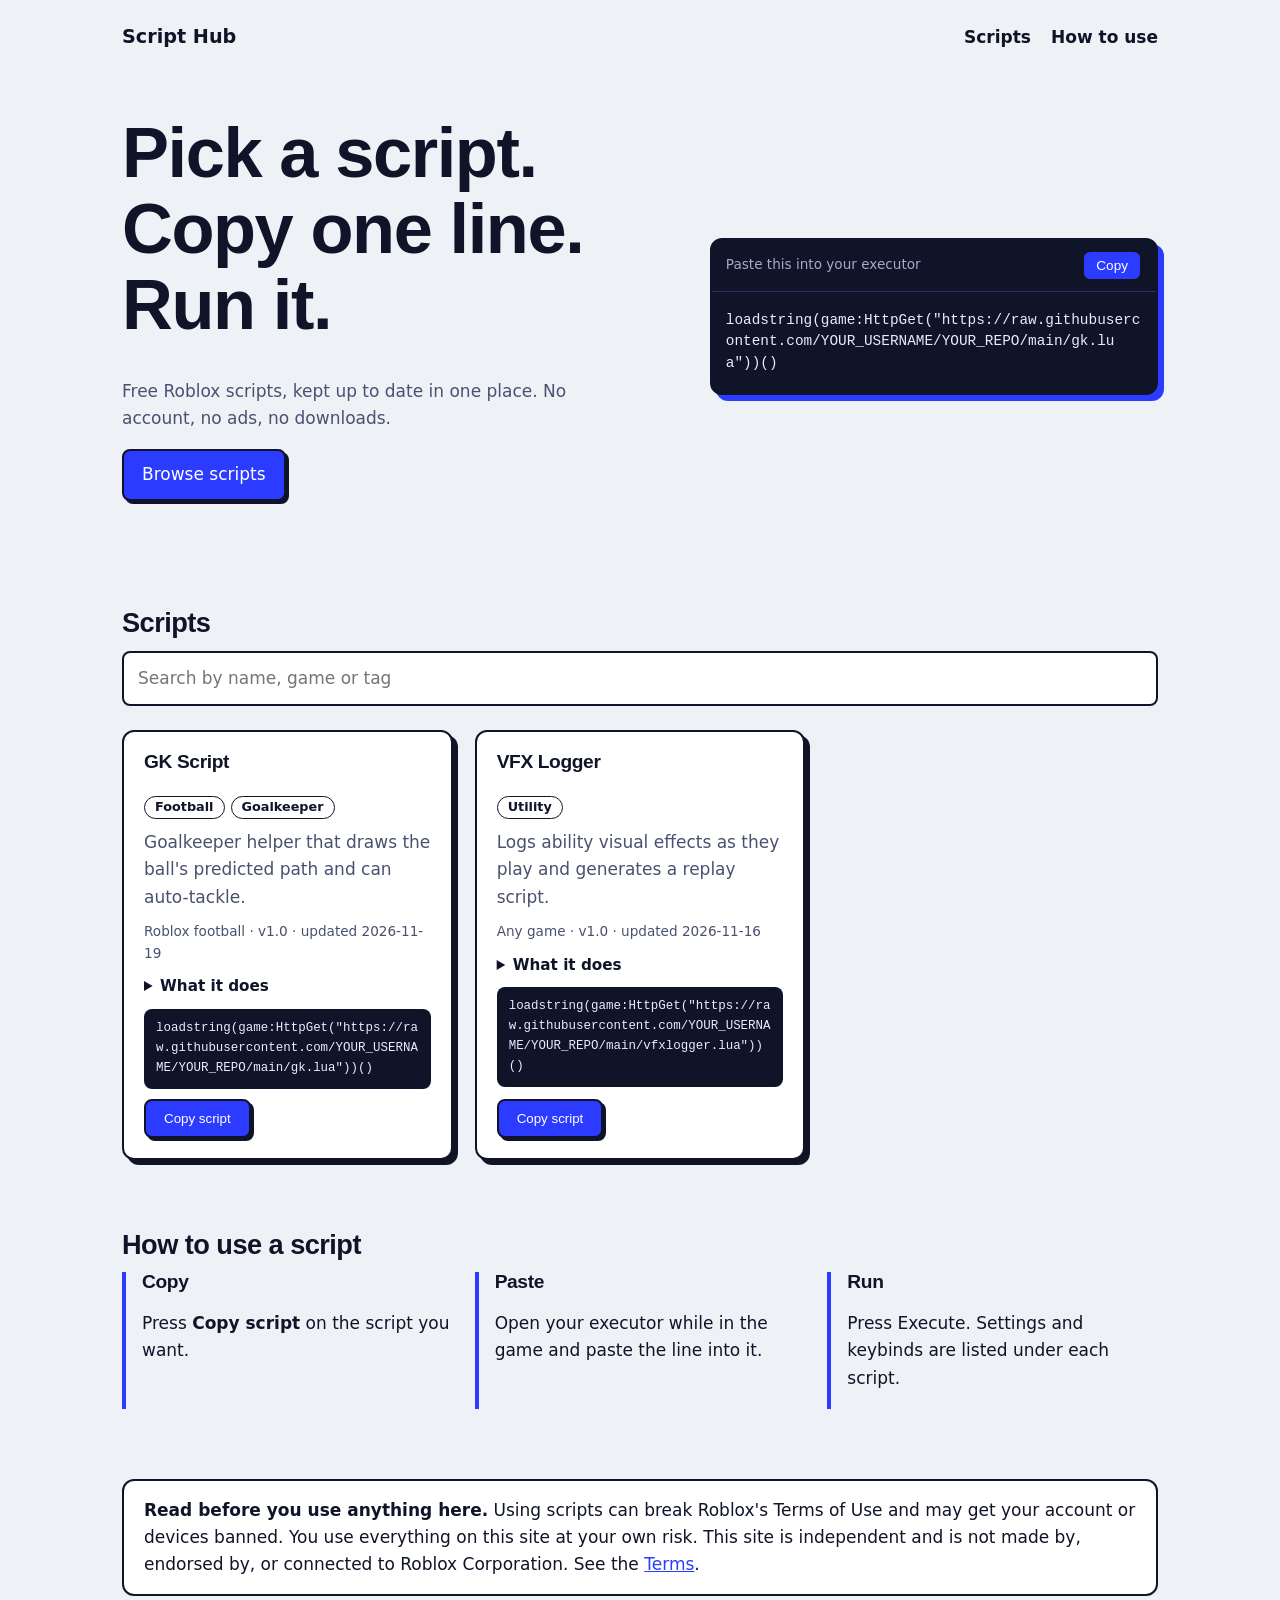
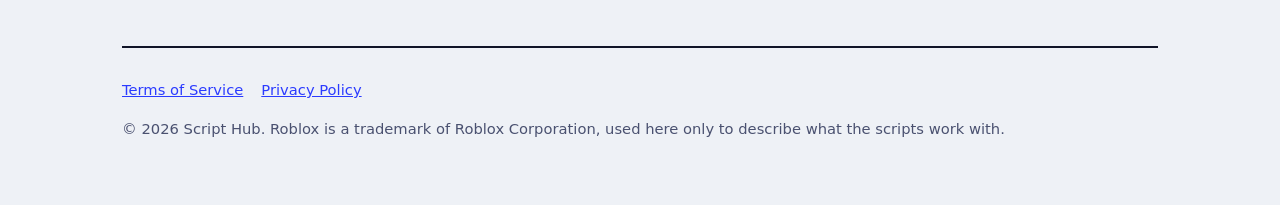
==== index.html @ 86e4eccb "test" ====
<!doctype html>
<html lang="en">
<head>
<meta charset="utf-8">
<meta name="viewport" content="width=device-width, initial-scale=1">
<title>Script Hub: free Roblox scripts</title>
<meta name="description" content="Free Roblox scripts you can copy and run in your executor. Independent project, not affiliated with Roblox.">
<link rel="icon" href="data:image/svg+xml,%3Csvg xmlns='http://www.w3.org/2000/svg' viewBox='0 0 100 100'%3E%3Ctext y='.9em' font-size='90'%3E%F0%9F%93%9C%3C/text%3E%3C/svg%3E">
<link rel="stylesheet" href="style.css">
</head>
<body>
<div class="wrap">
  <header class="top">
    <a class="brand" href="index.html" data-site-name>Script Hub</a>
    <nav><a href="#scripts">Scripts</a><a href="#how">How to use</a><a data-discord href="#">Discord</a></nav>
  </header>

  <div class="hero">
    <div>
      <h1>Pick a script. Copy one line. Run it.</h1>
      <p>Free Roblox scripts, kept up to date in one place. No account, no ads, no downloads.</p>
      <p><a class="btn" href="#scripts">Browse scripts</a></p>
    </div>
    <div class="term" aria-label="Example script line">
      <div class="bar"><span>Paste this into your executor</span><button class="btn" id="hero-copy" type="button">Copy</button></div>
      <pre id="hero-code"></pre>
    </div>
  </div>

  <section id="scripts">
    <h2>Scripts</h2>
    <div class="tools"><input id="q" type="search" placeholder="Search by name, game or tag" aria-label="Search scripts"></div>
    <div id="grid" class="grid"></div>
  </section>

  <section id="how">
    <h2>How to use a script</h2>
    <div class="steps">
      <div><h3>Copy</h3><p>Press <b>Copy script</b> on the script you want.</p></div>
      <div><h3>Paste</h3><p>Open your executor while in the game and paste the line into it.</p></div>
      <div><h3>Run</h3><p>Press Execute. Settings and keybinds are listed under each script.</p></div>
    </div>
  </section>

  <section>
    <div class="notice"><b>Read before you use anything here.</b> Using scripts can break Roblox's Terms of Use and may get your account or devices banned. You use everything on this site at your own risk. This site is independent and is not made by, endorsed by, or connected to Roblox Corporation. See the <a href="terms.html">Terms</a>.</div>
  </section>

  <footer>
    <a href="terms.html">Terms of Service</a><a href="privacy.html">Privacy Policy</a><a data-discord href="#">Discord</a>
    <p>&copy; <span id="y"></span> <span data-site-name>Script Hub</span>. Roblox is a trademark of Roblox Corporation, used here only to describe what the scripts work with.</p>
  </footer>
</div>
<script>document.getElementById("y").textContent=new Date().getFullYear();</script>
<script src="scripts.js"></script>
<script src="app.js"></script>
</body>
</html>
---- style.css ----
:root{--bg:#eef1f6;--ink:#101428;--blue:#2b3bff;--mint:#7cf2c4;--mute:#4a5170;--card:#fff;--line:#101428}
@media (prefers-color-scheme:dark){:root{--bg:#0f1226;--ink:#eef1f6;--blue:#8d98ff;--mint:#7cf2c4;--mute:#a4abc9;--card:#181c38;--line:#eef1f6}}
*{box-sizing:border-box}
html{scroll-behavior:smooth}
body{margin:0;background:var(--bg);color:var(--ink);font:17px/1.6 "Avenir Next","Segoe UI Variable","Segoe UI",system-ui,sans-serif}
h1,h2,h3{font-family:"Avenir Next","Trebuchet MS","Segoe UI",sans-serif;line-height:1.08;margin:0 0 .5em;letter-spacing:-.02em}
h1{font-size:clamp(2.4rem,6vw,4.4rem);font-weight:900}
h2{font-size:1.7rem;font-weight:800}
h3{font-size:1.2rem;font-weight:800}
a{color:var(--blue)}
code,pre,.mono{font-family:ui-monospace,"SF Mono",Consolas,Menlo,monospace}
.wrap{max-width:1080px;margin:0 auto;padding:0 22px}
:focus-visible{outline:3px solid var(--blue);outline-offset:3px}
header.top{display:flex;justify-content:space-between;align-items:center;padding:22px 0}
.brand{font-weight:900;font-size:1.2rem;text-decoration:none;color:var(--ink)}
nav a{margin-left:20px;color:var(--ink);font-weight:600;text-decoration:none}
nav a:hover{text-decoration:underline}
.hero{display:grid;grid-template-columns:1.1fr .9fr;gap:40px;align-items:center;padding:40px 0 70px}
.hero p{color:var(--mute);max-width:46ch}
.btn{display:inline-block;border:2px solid var(--line);background:var(--blue);color:#fff;padding:10px 18px;border-radius:8px;font:700 1rem inherit;cursor:pointer;text-decoration:none;box-shadow:3px 3px 0 var(--line)}
@media (prefers-color-scheme:dark){.btn{color:#0f1226}}
.btn:active{transform:translate(2px,2px);box-shadow:1px 1px 0 var(--line)}
.btn.ghost{background:var(--card);color:var(--ink)}
.btn.done{background:var(--mint);color:#101428}
.term{background:#101428;color:#e8ecff;border:2px solid var(--line);border-radius:12px;box-shadow:6px 6px 0 var(--blue);overflow:hidden}
.term .bar{display:flex;justify-content:space-between;align-items:center;padding:10px 14px;border-bottom:1px solid #2c3260;font-size:.85rem;color:#a4abc9}
.term pre{margin:0;padding:18px 14px;white-space:pre-wrap;word-break:break-all;font-size:.9rem;line-height:1.5}
.term .btn{padding:6px 12px;font-size:.85rem;box-shadow:none}
.tools{display:flex;gap:12px;flex-wrap:wrap;margin:0 0 24px}
.tools input{flex:1;min-width:220px;padding:12px 14px;border:2px solid var(--line);border-radius:8px;background:var(--card);color:var(--ink);font:inherit}
.grid{display:grid;grid-template-columns:repeat(auto-fill,minmax(310px,1fr));gap:22px}
.card{background:var(--card);border:2px solid var(--line);border-radius:12px;padding:20px;box-shadow:5px 5px 0 var(--line);display:flex;flex-direction:column;gap:10px}
.card p{margin:0;color:var(--mute)}
.meta{font-size:.85rem;color:var(--mute)}
.tag{display:inline-block;border:1.5px solid var(--line);border-radius:99px;padding:0 10px;font-size:.8rem;font-weight:700;margin-right:6px}
.card details{font-size:.95rem}
.card summary{cursor:pointer;font-weight:700}
.card ul{margin:8px 0 0;padding-left:20px}
.card .code{background:#101428;color:#e8ecff;border-radius:8px;padding:10px 12px;font-size:.78rem;word-break:break-all}
.card .actions{margin-top:auto;display:flex;gap:10px}
.empty{padding:30px;border:2px dashed var(--line);border-radius:12px;text-align:center}
section{padding:20px 0 50px}
.steps{display:grid;grid-template-columns:repeat(auto-fit,minmax(240px,1fr));gap:22px}
.steps div{border-left:4px solid var(--blue);padding-left:16px}
.notice{border:2px solid var(--line);background:var(--card);border-radius:12px;padding:16px 20px}
footer{border-top:2px solid var(--line);padding:30px 0 50px;font-size:.92rem;color:var(--mute)}
footer a{margin-right:18px}
.legal{max-width:72ch;padding-bottom:60px}
.legal h2{margin-top:1.8em}
.legal p,.legal li{color:var(--ink)}
.legal .caps{text-transform:uppercase;font-size:.95rem}
@media (max-width:820px){.hero{grid-template-columns:1fr}}
@media (prefers-reduced-motion:reduce){html{scroll-behavior:auto}}
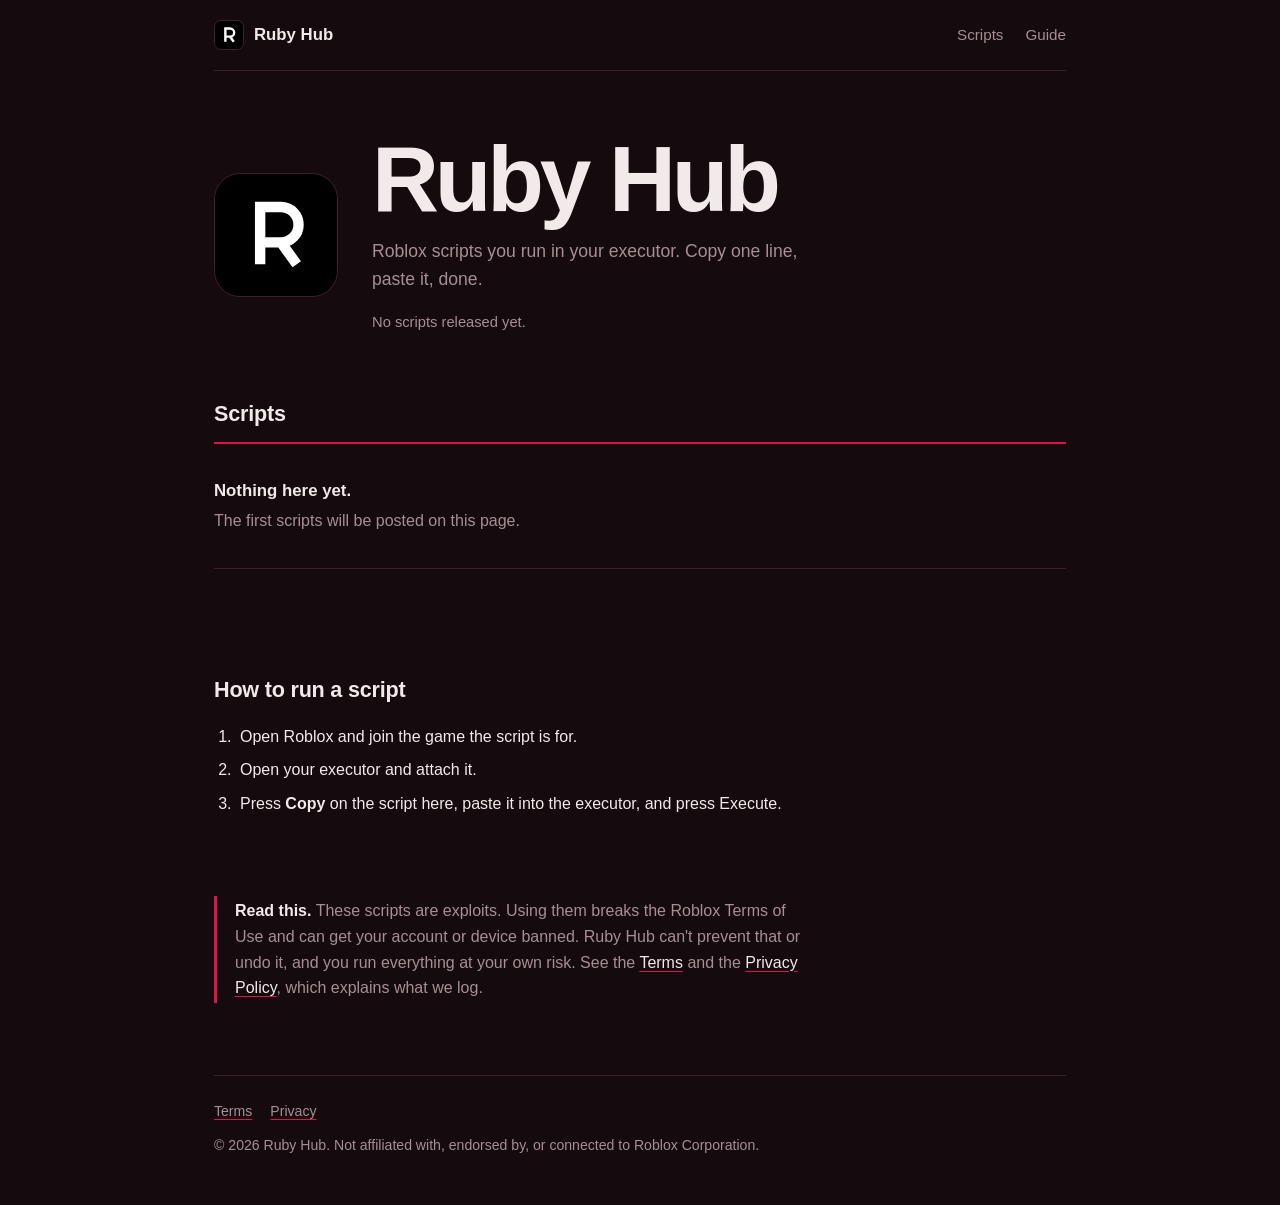
==== commit a4700f65: "test" ====
--- a/index.html
+++ b/index.html
@@ -3,55 +3,53 @@
 <head>
 <meta charset="utf-8">
 <meta name="viewport" content="width=device-width, initial-scale=1">
-<title>Script Hub: free Roblox scripts</title>
-<meta name="description" content="Free Roblox scripts you can copy and run in your executor. Independent project, not affiliated with Roblox.">
-<link rel="icon" href="data:image/svg+xml,%3Csvg xmlns='http://www.w3.org/2000/svg' viewBox='0 0 100 100'%3E%3Ctext y='.9em' font-size='90'%3E%F0%9F%93%9C%3C/text%3E%3C/svg%3E">
+<title>Ruby Hub</title>
+<meta name="description" content="Ruby Hub: Roblox scripts you can copy and run. Independent, not affiliated with Roblox.">
+<meta name="theme-color" content="#150b0e">
+<link rel="icon" type="image/svg+xml" href="logo.svg">
+<link rel="apple-touch-icon" href="icon.png">
 <link rel="stylesheet" href="style.css">
 </head>
 <body>
 <div class="wrap">
   <header class="top">
-    <a class="brand" href="index.html" data-site-name>Script Hub</a>
-    <nav><a href="#scripts">Scripts</a><a href="#how">How to use</a><a data-discord href="#">Discord</a></nav>
+    <a class="brand" href="index.html"><img src="logo.svg" alt="">Ruby Hub</a>
+    <nav><a href="#scripts">Scripts</a><a href="#guide">Guide</a><a data-discord href="#">Discord</a></nav>
   </header>
 
   <div class="hero">
+    <img src="logo.svg" alt="Ruby Hub logo">
     <div>
-      <h1>Pick a script. Copy one line. Run it.</h1>
-      <p>Free Roblox scripts, kept up to date in one place. No account, no ads, no downloads.</p>
-      <p><a class="btn" href="#scripts">Browse scripts</a></p>
-    </div>
-    <div class="term" aria-label="Example script line">
-      <div class="bar"><span>Paste this into your executor</span><button class="btn" id="hero-copy" type="button">Copy</button></div>
-      <pre id="hero-code"></pre>
+      <h1>Ruby Hub</h1>
+      <p>Roblox scripts you run in your executor. Copy one line, paste it, done.</p>
+      <div id="status"></div>
     </div>
   </div>
 
   <section id="scripts">
-    <h2>Scripts</h2>
-    <div class="tools"><input id="q" type="search" placeholder="Search by name, game or tag" aria-label="Search scripts"></div>
-    <div id="grid" class="grid"></div>
+    <div class="head"><h2>Scripts</h2><span class="count" id="count"></span></div>
+    <input id="find" type="search" placeholder="Search scripts" aria-label="Search scripts">
+    <div id="rows"></div>
   </section>
 
-  <section id="how">
-    <h2>How to use a script</h2>
-    <div class="steps">
-      <div><h3>Copy</h3><p>Press <b>Copy script</b> on the script you want.</p></div>
-      <div><h3>Paste</h3><p>Open your executor while in the game and paste the line into it.</p></div>
-      <div><h3>Run</h3><p>Press Execute. Settings and keybinds are listed under each script.</p></div>
-    </div>
+  <section class="guide" id="guide">
+    <h2>How to run a script</h2>
+    <ol>
+      <li>Open Roblox and join the game the script is for.</li>
+      <li>Open your executor and attach it.</li>
+      <li>Press <b>Copy</b> on the script here, paste it into the executor, and press Execute.</li>
+    </ol>
   </section>
 
   <section>
-    <div class="notice"><b>Read before you use anything here.</b> Using scripts can break Roblox's Terms of Use and may get your account or devices banned. You use everything on this site at your own risk. This site is independent and is not made by, endorsed by, or connected to Roblox Corporation. See the <a href="terms.html">Terms</a>.</div>
+    <p class="warn"><b>Read this.</b> These scripts are exploits. Using them breaks the Roblox Terms of Use and can get your account or device banned. Ruby Hub can't prevent that or undo it, and you run everything at your own risk. See the <a href="terms.html">Terms</a> and the <a href="privacy.html">Privacy Policy</a>, which explains what we log.</p>
   </section>
 
   <footer>
-    <a href="terms.html">Terms of Service</a><a href="privacy.html">Privacy Policy</a><a data-discord href="#">Discord</a>
-    <p>&copy; <span id="y"></span> <span data-site-name>Script Hub</span>. Roblox is a trademark of Roblox Corporation, used here only to describe what the scripts work with.</p>
+    <a href="terms.html">Terms</a><a href="privacy.html">Privacy</a><a data-discord href="#">Discord</a>
+    <p>&copy; <span id="year"></span> Ruby Hub. Not affiliated with, endorsed by, or connected to Roblox Corporation.</p>
   </footer>
 </div>
-<script>document.getElementById("y").textContent=new Date().getFullYear();</script>
 <script src="scripts.js"></script>
 <script src="app.js"></script>
 </body>
--- a/style.css
+++ b/style.css
@@ -1,53 +1,63 @@
-:root{--bg:#eef1f6;--ink:#101428;--blue:#2b3bff;--mint:#7cf2c4;--mute:#4a5170;--card:#fff;--line:#101428}
-@media (prefers-color-scheme:dark){:root{--bg:#0f1226;--ink:#eef1f6;--blue:#8d98ff;--mint:#7cf2c4;--mute:#a4abc9;--card:#181c38;--line:#eef1f6}}
+:root{
+  --bg:#150b0e; --panel:#1f1115; --line:#3a2229; --text:#f1e9ea; --mute:#a58f94;
+  --ruby:#e0114f; --ruby-dim:#a80d3b; --ok:#4fd28a; --warn:#e6b422;
+}
 *{box-sizing:border-box}
-html{scroll-behavior:smooth}
-body{margin:0;background:var(--bg);color:var(--ink);font:17px/1.6 "Avenir Next","Segoe UI Variable","Segoe UI",system-ui,sans-serif}
-h1,h2,h3{font-family:"Avenir Next","Trebuchet MS","Segoe UI",sans-serif;line-height:1.08;margin:0 0 .5em;letter-spacing:-.02em}
-h1{font-size:clamp(2.4rem,6vw,4.4rem);font-weight:900}
-h2{font-size:1.7rem;font-weight:800}
-h3{font-size:1.2rem;font-weight:800}
-a{color:var(--blue)}
-code,pre,.mono{font-family:ui-monospace,"SF Mono",Consolas,Menlo,monospace}
-.wrap{max-width:1080px;margin:0 auto;padding:0 22px}
-:focus-visible{outline:3px solid var(--blue);outline-offset:3px}
-header.top{display:flex;justify-content:space-between;align-items:center;padding:22px 0}
-.brand{font-weight:900;font-size:1.2rem;text-decoration:none;color:var(--ink)}
-nav a{margin-left:20px;color:var(--ink);font-weight:600;text-decoration:none}
-nav a:hover{text-decoration:underline}
-.hero{display:grid;grid-template-columns:1.1fr .9fr;gap:40px;align-items:center;padding:40px 0 70px}
-.hero p{color:var(--mute);max-width:46ch}
-.btn{display:inline-block;border:2px solid var(--line);background:var(--blue);color:#fff;padding:10px 18px;border-radius:8px;font:700 1rem inherit;cursor:pointer;text-decoration:none;box-shadow:3px 3px 0 var(--line)}
-@media (prefers-color-scheme:dark){.btn{color:#0f1226}}
-.btn:active{transform:translate(2px,2px);box-shadow:1px 1px 0 var(--line)}
-.btn.ghost{background:var(--card);color:var(--ink)}
-.btn.done{background:var(--mint);color:#101428}
-.term{background:#101428;color:#e8ecff;border:2px solid var(--line);border-radius:12px;box-shadow:6px 6px 0 var(--blue);overflow:hidden}
-.term .bar{display:flex;justify-content:space-between;align-items:center;padding:10px 14px;border-bottom:1px solid #2c3260;font-size:.85rem;color:#a4abc9}
-.term pre{margin:0;padding:18px 14px;white-space:pre-wrap;word-break:break-all;font-size:.9rem;line-height:1.5}
-.term .btn{padding:6px 12px;font-size:.85rem;box-shadow:none}
-.tools{display:flex;gap:12px;flex-wrap:wrap;margin:0 0 24px}
-.tools input{flex:1;min-width:220px;padding:12px 14px;border:2px solid var(--line);border-radius:8px;background:var(--card);color:var(--ink);font:inherit}
-.grid{display:grid;grid-template-columns:repeat(auto-fill,minmax(310px,1fr));gap:22px}
-.card{background:var(--card);border:2px solid var(--line);border-radius:12px;padding:20px;box-shadow:5px 5px 0 var(--line);display:flex;flex-direction:column;gap:10px}
-.card p{margin:0;color:var(--mute)}
-.meta{font-size:.85rem;color:var(--mute)}
-.tag{display:inline-block;border:1.5px solid var(--line);border-radius:99px;padding:0 10px;font-size:.8rem;font-weight:700;margin-right:6px}
-.card details{font-size:.95rem}
-.card summary{cursor:pointer;font-weight:700}
-.card ul{margin:8px 0 0;padding-left:20px}
-.card .code{background:#101428;color:#e8ecff;border-radius:8px;padding:10px 12px;font-size:.78rem;word-break:break-all}
-.card .actions{margin-top:auto;display:flex;gap:10px}
-.empty{padding:30px;border:2px dashed var(--line);border-radius:12px;text-align:center}
-section{padding:20px 0 50px}
-.steps{display:grid;grid-template-columns:repeat(auto-fit,minmax(240px,1fr));gap:22px}
-.steps div{border-left:4px solid var(--blue);padding-left:16px}
-.notice{border:2px solid var(--line);background:var(--card);border-radius:12px;padding:16px 20px}
-footer{border-top:2px solid var(--line);padding:30px 0 50px;font-size:.92rem;color:var(--mute)}
-footer a{margin-right:18px}
-.legal{max-width:72ch;padding-bottom:60px}
-.legal h2{margin-top:1.8em}
-.legal p,.legal li{color:var(--ink)}
-.legal .caps{text-transform:uppercase;font-size:.95rem}
-@media (max-width:820px){.hero{grid-template-columns:1fr}}
-@media (prefers-reduced-motion:reduce){html{scroll-behavior:auto}}
+html{background:var(--bg)}
+body{margin:0;color:var(--text);background:var(--bg);font:16px/1.6 "Segoe UI","Helvetica Neue",Arial,sans-serif;-webkit-font-smoothing:antialiased}
+a{color:var(--text);text-decoration-color:var(--ruby);text-underline-offset:3px}
+a:hover{color:#fff;text-decoration-thickness:2px}
+:focus-visible{outline:2px solid var(--ruby);outline-offset:3px}
+.wrap{max-width:900px;margin:0 auto;padding:0 24px}
+.top{display:flex;align-items:center;justify-content:space-between;padding:20px 0;border-bottom:1px solid var(--line)}
+.brand{display:flex;align-items:center;gap:10px;font-weight:700;text-decoration:none;font-size:1.05rem}
+.brand img{width:30px;height:30px;border:1px solid var(--line);border-radius:7px}
+.top nav a{margin-left:22px;font-size:.95rem;color:var(--mute);text-decoration:none}
+.top nav a:hover{color:var(--text)}
+.hero{display:flex;gap:34px;align-items:center;padding:64px 0 52px}
+.hero img{width:124px;height:124px;border:1px solid var(--line);border-radius:26px;flex:none}
+h1{margin:0;font-size:clamp(3rem,10vw,5.8rem);line-height:.95;letter-spacing:-.045em;font-weight:800}
+.hero p{margin:14px 0 0;color:var(--mute);max-width:44ch;font-size:1.1rem}
+#status{margin-top:18px;font-size:.92rem;color:var(--mute)}
+#status b{color:var(--text)}
+.head{display:flex;justify-content:space-between;align-items:baseline;border-bottom:2px solid var(--ruby);padding-bottom:10px;margin-top:10px}
+h2{margin:0;font-size:1.35rem;letter-spacing:-.01em}
+.count{color:var(--mute);font-size:.9rem}
+#find{display:none;width:100%;margin:16px 0 0;padding:11px 12px;background:var(--panel);border:1px solid var(--line);border-radius:4px;color:var(--text);font:inherit}
+.row{display:grid;grid-template-columns:1fr auto;gap:6px 20px;padding:20px 0;border-bottom:1px solid var(--line)}
+.row h3{margin:0;font-size:1.1rem;display:flex;align-items:center;gap:9px}
+.dot{width:9px;height:9px;border-radius:50%;background:var(--ok);flex:none}
+.dot.updating{background:var(--warn)} .dot.patched{background:var(--ruby)}
+.row p{margin:4px 0 0;color:var(--mute)}
+.meta{font-size:.85rem;color:var(--mute);margin-top:6px}
+details{margin-top:8px;font-size:.93rem}
+summary{cursor:pointer;color:var(--text)}
+details ul{margin:6px 0 0;padding-left:20px;color:var(--mute)}
+.btn{align-self:start;background:var(--ruby);color:#fff;border:0;border-radius:4px;padding:9px 18px;font:600 .95rem inherit;font-family:inherit;cursor:pointer}
+.btn:hover{background:var(--ruby-dim)}
+.btn.done{background:var(--ok);color:#06210f}
+.btn:disabled{background:var(--line);color:var(--mute);cursor:not-allowed}
+.empty{padding:34px 0;border-bottom:1px solid var(--line);color:var(--mute)}
+.empty b{color:var(--text);display:block;font-size:1.05rem;margin-bottom:4px}
+section{padding:0 0 56px}
+.guide{padding-top:48px}
+ol{padding-left:22px;margin:16px 0 0}
+li{margin:8px 0;padding-left:4px}
+code{font-family:ui-monospace,Consolas,Menlo,monospace;font-size:.9em;background:var(--panel);padding:2px 6px;border-radius:3px}
+.warn{border-left:3px solid var(--ruby);padding:2px 0 2px 18px;color:var(--mute);max-width:66ch}
+.warn b{color:var(--text)}
+footer{border-top:1px solid var(--line);padding:24px 0 48px;color:var(--mute);font-size:.88rem}
+footer a{color:var(--mute);margin-right:18px}
+footer p{margin:12px 0 0}
+.legal{max-width:68ch;padding:44px 0 70px;font-family:Georgia,"Times New Roman",serif;line-height:1.75}
+.legal h1{font-family:"Segoe UI","Helvetica Neue",Arial,sans-serif;font-size:2.6rem;letter-spacing:-.03em;margin-bottom:6px}
+.legal h2{font-family:"Segoe UI","Helvetica Neue",Arial,sans-serif;font-size:1.15rem;margin:2em 0 .4em}
+.legal .date{color:var(--mute);font-family:"Segoe UI",Arial,sans-serif;font-size:.9rem;margin:0 0 24px}
+.legal p,.legal li{color:#ddd0d2}
+.legal .caps{text-transform:uppercase;font-size:.9rem;letter-spacing:.01em}
+@media(max-width:640px){
+  .hero{flex-direction:column;align-items:flex-start;padding:44px 0 40px;gap:22px}
+  .hero img{width:88px;height:88px;border-radius:20px}
+  .row{grid-template-columns:1fr}
+  .top nav a{margin-left:14px}
+}
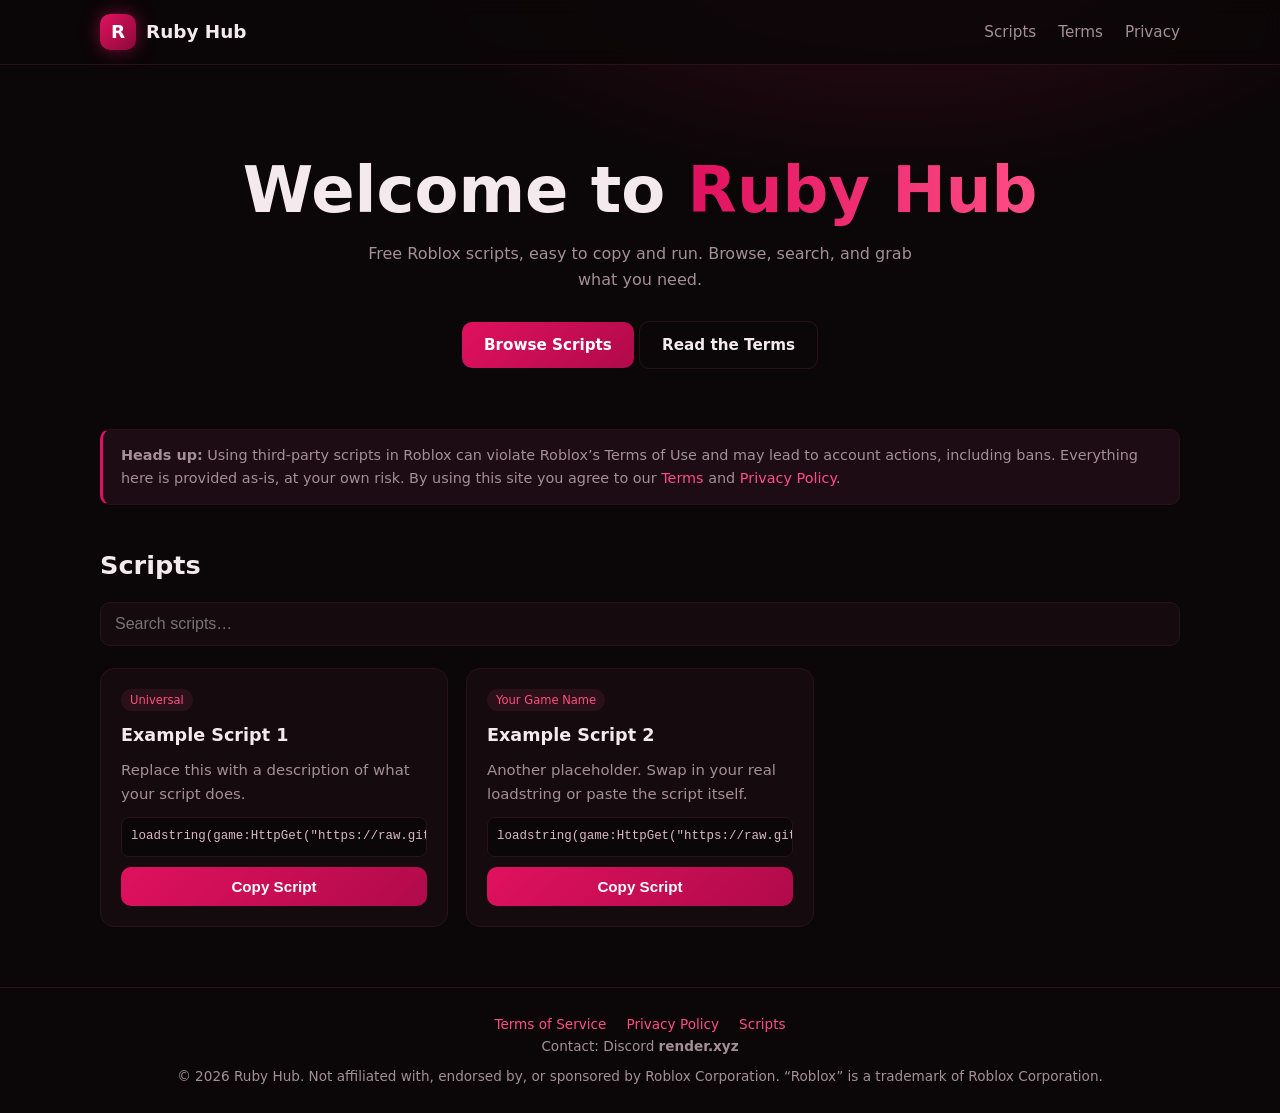
==== commit dbe44757: "test" ====
--- a/index.html
+++ b/index.html
@@ -1,56 +1,26 @@
-<!doctype html>
-<html lang="en">
-<head>
-<meta charset="utf-8">
-<meta name="viewport" content="width=device-width, initial-scale=1">
-<title>Ruby Hub</title>
-<meta name="description" content="Ruby Hub: Roblox scripts you can copy and run. Independent, not affiliated with Roblox.">
-<meta name="theme-color" content="#150b0e">
-<link rel="icon" type="image/svg+xml" href="logo.svg">
-<link rel="apple-touch-icon" href="icon.png">
-<link rel="stylesheet" href="style.css">
-</head>
-<body>
-<div class="wrap">
-  <header class="top">
-    <a class="brand" href="index.html"><img src="logo.svg" alt="">Ruby Hub</a>
-    <nav><a href="#scripts">Scripts</a><a href="#guide">Guide</a><a data-discord href="#">Discord</a></nav>
-  </header>
-
-  <div class="hero">
-    <img src="logo.svg" alt="Ruby Hub logo">
-    <div>
-      <h1>Ruby Hub</h1>
-      <p>Roblox scripts you run in your executor. Copy one line, paste it, done.</p>
-      <div id="status"></div>
-    </div>
-  </div>
-
-  <section id="scripts">
-    <div class="head"><h2>Scripts</h2><span class="count" id="count"></span></div>
-    <input id="find" type="search" placeholder="Search scripts" aria-label="Search scripts">
-    <div id="rows"></div>
-  </section>
-
-  <section class="guide" id="guide">
-    <h2>How to run a script</h2>
-    <ol>
-      <li>Open Roblox and join the game the script is for.</li>
-      <li>Open your executor and attach it.</li>
-      <li>Press <b>Copy</b> on the script here, paste it into the executor, and press Execute.</li>
-    </ol>
-  </section>
-
-  <section>
-    <p class="warn"><b>Read this.</b> These scripts are exploits. Using them breaks the Roblox Terms of Use and can get your account or device banned. Ruby Hub can't prevent that or undo it, and you run everything at your own risk. See the <a href="terms.html">Terms</a> and the <a href="privacy.html">Privacy Policy</a>, which explains what we log.</p>
-  </section>
-
-  <footer>
-    <a href="terms.html">Terms</a><a href="privacy.html">Privacy</a><a data-discord href="#">Discord</a>
-    <p>&copy; <span id="year"></span> Ruby Hub. Not affiliated with, endorsed by, or connected to Roblox Corporation.</p>
-  </footer>
-</div>
-<script src="scripts.js"></script>
-<script src="app.js"></script>
-</body>
-</html>
+<!DOCTYPE html><html lang="en"><head><meta charset="utf-8"><meta name="viewport" content="width=device-width,initial-scale=1"><link rel="icon" href="data:image/svg+xml,%3Csvg xmlns=%27http://www.w3.org/2000/svg%27 viewBox=%270 0 100 100%27%3E%3Crect width=%27100%27 height=%27100%27 rx=%2722%27 fill=%27%23e0115f%27/%3E%3Ctext x=%2750%27 y=%2772%27 font-size=%2770%27 font-weight=%27900%27 text-anchor=%27middle%27 fill=%27white%27 font-family=%27Arial%27%3ER%3C/text%3E%3C/svg%3E"><link rel="stylesheet" href="style.css"><title>Ruby Hub – Roblox Scripts</title><meta name="description" content="Ruby Hub: free Roblox scripts, updated regularly."></head><body>
+<nav><div class="wrap"><a class="brand" href="index.html"><span class="logo">R</span>Ruby Hub</a><ul><li><a href="index.html#scripts">Scripts</a></li><li><a href="terms.html">Terms</a></li><li><a href="privacy.html">Privacy</a></li></ul></div></nav>
+<header class="hero wrap"><h1>Welcome to <span>Ruby Hub</span></h1><p>Free Roblox scripts, easy to copy and run. Browse, search, and grab what you need.</p><a class="btn" href="#scripts">Browse Scripts</a> <a class="btn ghost" href="terms.html">Read the Terms</a></header>
+<main class="wrap" id="scripts">
+<div class="notice"><b>Heads up:</b> Using third-party scripts in Roblox can violate Roblox’s Terms of Use and may lead to account actions, including bans. Everything here is provided as-is, at your own risk. By using this site you agree to our <a href="terms.html">Terms</a> and <a href="privacy.html">Privacy Policy</a>.</div>
+<h2 class="sec">Scripts</h2>
+<div class="tools"><input id="q" type="search" placeholder="Search scripts…" aria-label="Search scripts"></div>
+<div class="grid" id="grid"></div>
+</main>
+<footer><div class="wrap"><p><a href="terms.html">Terms of Service</a><a href="privacy.html">Privacy Policy</a><a href="index.html#scripts">Scripts</a></p><p>Contact: Discord <b>render.xyz</b></p><p style="margin-top:8px">© <span id="y"></span> Ruby Hub. Not affiliated with, endorsed by, or sponsored by Roblox Corporation. “Roblox” is a trademark of Roblox Corporation.</p></div></footer><script>document.getElementById("y").textContent=new Date().getFullYear()</script>
+<script>
+// ✏️ EDIT THIS LIST to add your scripts. One object per script.
+const SCRIPTS=[
+{name:"Example Script 1",game:"Universal",desc:"Replace this with a description of what your script does.",code:'loadstring(game:HttpGet("https://raw.githubusercontent.com/YOUR_USER/YOUR_REPO/main/script1.lua"))()'},
+{name:"Example Script 2",game:"Your Game Name",desc:"Another placeholder. Swap in your real loadstring or paste the script itself.",code:'loadstring(game:HttpGet("https://raw.githubusercontent.com/YOUR_USER/YOUR_REPO/main/script2.lua"))()'}
+];
+const grid=document.getElementById("grid"),q=document.getElementById("q");
+function esc(s){const d=document.createElement("div");d.textContent=s;return d.innerHTML}
+function render(){const t=q.value.trim().toLowerCase();
+const list=SCRIPTS.map((s,i)=>({s,i})).filter(({s})=>(s.name+s.game+s.desc).toLowerCase().includes(t));
+grid.innerHTML=list.length?list.map(({s,i})=>'<article class="card"><span class="tag">'+esc(s.game)+'</span><h3>'+esc(s.name)+'</h3><p>'+esc(s.desc)+'</p><div class="code">'+esc(s.code)+'</div><button class="btn" data-i="'+i+'">Copy Script</button></article>').join(""):'<p class="empty">No scripts found.</p>'}
+grid.addEventListener("click",async e=>{const b=e.target.closest("button[data-i]");if(!b)return;
+try{await navigator.clipboard.writeText(SCRIPTS[b.dataset.i].code);b.textContent="Copied ✓"}catch(_){b.textContent="Copy failed – select the text manually"}
+setTimeout(()=>b.textContent="Copy Script",1800)});
+q.addEventListener("input",render);render();
+</script></body></html>
--- a/style.css
+++ b/style.css
@@ -1,63 +1,37 @@
-:root{
-  --bg:#150b0e; --panel:#1f1115; --line:#3a2229; --text:#f1e9ea; --mute:#a58f94;
-  --ruby:#e0114f; --ruby-dim:#a80d3b; --ok:#4fd28a; --warn:#e6b422;
-}
-*{box-sizing:border-box}
-html{background:var(--bg)}
-body{margin:0;color:var(--text);background:var(--bg);font:16px/1.6 "Segoe UI","Helvetica Neue",Arial,sans-serif;-webkit-font-smoothing:antialiased}
-a{color:var(--text);text-decoration-color:var(--ruby);text-underline-offset:3px}
-a:hover{color:#fff;text-decoration-thickness:2px}
-:focus-visible{outline:2px solid var(--ruby);outline-offset:3px}
-.wrap{max-width:900px;margin:0 auto;padding:0 24px}
-.top{display:flex;align-items:center;justify-content:space-between;padding:20px 0;border-bottom:1px solid var(--line)}
-.brand{display:flex;align-items:center;gap:10px;font-weight:700;text-decoration:none;font-size:1.05rem}
-.brand img{width:30px;height:30px;border:1px solid var(--line);border-radius:7px}
-.top nav a{margin-left:22px;font-size:.95rem;color:var(--mute);text-decoration:none}
-.top nav a:hover{color:var(--text)}
-.hero{display:flex;gap:34px;align-items:center;padding:64px 0 52px}
-.hero img{width:124px;height:124px;border:1px solid var(--line);border-radius:26px;flex:none}
-h1{margin:0;font-size:clamp(3rem,10vw,5.8rem);line-height:.95;letter-spacing:-.045em;font-weight:800}
-.hero p{margin:14px 0 0;color:var(--mute);max-width:44ch;font-size:1.1rem}
-#status{margin-top:18px;font-size:.92rem;color:var(--mute)}
-#status b{color:var(--text)}
-.head{display:flex;justify-content:space-between;align-items:baseline;border-bottom:2px solid var(--ruby);padding-bottom:10px;margin-top:10px}
-h2{margin:0;font-size:1.35rem;letter-spacing:-.01em}
-.count{color:var(--mute);font-size:.9rem}
-#find{display:none;width:100%;margin:16px 0 0;padding:11px 12px;background:var(--panel);border:1px solid var(--line);border-radius:4px;color:var(--text);font:inherit}
-.row{display:grid;grid-template-columns:1fr auto;gap:6px 20px;padding:20px 0;border-bottom:1px solid var(--line)}
-.row h3{margin:0;font-size:1.1rem;display:flex;align-items:center;gap:9px}
-.dot{width:9px;height:9px;border-radius:50%;background:var(--ok);flex:none}
-.dot.updating{background:var(--warn)} .dot.patched{background:var(--ruby)}
-.row p{margin:4px 0 0;color:var(--mute)}
-.meta{font-size:.85rem;color:var(--mute);margin-top:6px}
-details{margin-top:8px;font-size:.93rem}
-summary{cursor:pointer;color:var(--text)}
-details ul{margin:6px 0 0;padding-left:20px;color:var(--mute)}
-.btn{align-self:start;background:var(--ruby);color:#fff;border:0;border-radius:4px;padding:9px 18px;font:600 .95rem inherit;font-family:inherit;cursor:pointer}
-.btn:hover{background:var(--ruby-dim)}
-.btn.done{background:var(--ok);color:#06210f}
-.btn:disabled{background:var(--line);color:var(--mute);cursor:not-allowed}
-.empty{padding:34px 0;border-bottom:1px solid var(--line);color:var(--mute)}
-.empty b{color:var(--text);display:block;font-size:1.05rem;margin-bottom:4px}
-section{padding:0 0 56px}
-.guide{padding-top:48px}
-ol{padding-left:22px;margin:16px 0 0}
-li{margin:8px 0;padding-left:4px}
-code{font-family:ui-monospace,Consolas,Menlo,monospace;font-size:.9em;background:var(--panel);padding:2px 6px;border-radius:3px}
-.warn{border-left:3px solid var(--ruby);padding:2px 0 2px 18px;color:var(--mute);max-width:66ch}
-.warn b{color:var(--text)}
-footer{border-top:1px solid var(--line);padding:24px 0 48px;color:var(--mute);font-size:.88rem}
-footer a{color:var(--mute);margin-right:18px}
-footer p{margin:12px 0 0}
-.legal{max-width:68ch;padding:44px 0 70px;font-family:Georgia,"Times New Roman",serif;line-height:1.75}
-.legal h1{font-family:"Segoe UI","Helvetica Neue",Arial,sans-serif;font-size:2.6rem;letter-spacing:-.03em;margin-bottom:6px}
-.legal h2{font-family:"Segoe UI","Helvetica Neue",Arial,sans-serif;font-size:1.15rem;margin:2em 0 .4em}
-.legal .date{color:var(--mute);font-family:"Segoe UI",Arial,sans-serif;font-size:.9rem;margin:0 0 24px}
-.legal p,.legal li{color:#ddd0d2}
-.legal .caps{text-transform:uppercase;font-size:.9rem;letter-spacing:.01em}
-@media(max-width:640px){
-  .hero{flex-direction:column;align-items:flex-start;padding:44px 0 40px;gap:22px}
-  .hero img{width:88px;height:88px;border-radius:20px}
-  .row{grid-template-columns:1fr}
-  .top nav a{margin-left:14px}
-}
+:root{--bg:#0b0608;--card:#150b0f;--line:#2a1219;--text:#f4e9ec;--mute:#a58f96;--ruby:#e0115f;--ruby2:#ff4d86;color-scheme:dark}
+*{box-sizing:border-box;margin:0}
+html{scroll-behavior:smooth}
+body{background:radial-gradient(900px 500px at 70% -10%,#3a0b1c 0%,transparent 60%),var(--bg);color:var(--text);font:16px/1.6 system-ui,-apple-system,"Segoe UI",Roboto,sans-serif;min-height:100vh;display:flex;flex-direction:column}
+a{color:var(--ruby2);text-decoration:none}a:hover{text-decoration:underline}
+.wrap{width:min(1080px,92%);margin:0 auto}
+nav{position:sticky;top:0;z-index:5;background:rgba(11,6,8,.85);backdrop-filter:blur(10px);border-bottom:1px solid var(--line)}
+nav .wrap{display:flex;align-items:center;justify-content:space-between;height:64px}
+.brand{display:flex;align-items:center;gap:10px;font-weight:800;font-size:1.15rem;color:var(--text)}
+.logo{width:36px;height:36px;border-radius:10px;background:linear-gradient(135deg,var(--ruby),#8a0a3a);display:grid;place-items:center;font-weight:900;color:#fff;box-shadow:0 0 18px rgba(224,17,95,.5)}
+nav ul{display:flex;gap:22px;list-style:none;padding:0}
+nav ul a{color:var(--mute);font-size:.95rem}
+.hero{text-align:center;padding:90px 0 50px}
+.hero h1{font-size:clamp(2.4rem,6vw,4rem);line-height:1.1;font-weight:900}
+.hero h1 span{background:linear-gradient(90deg,var(--ruby),var(--ruby2));-webkit-background-clip:text;background-clip:text;color:transparent}
+.hero p{color:var(--mute);max-width:560px;margin:16px auto 28px}
+.btn{display:inline-block;padding:11px 22px;border-radius:10px;background:linear-gradient(135deg,var(--ruby),#b00a4a);color:#fff;font-weight:700;border:0;cursor:pointer;font-size:.95rem}
+.btn:hover{filter:brightness(1.12);text-decoration:none}
+.btn.ghost{background:transparent;border:1px solid var(--line);color:var(--text)}
+.notice{background:#1d0c13;border:1px solid var(--line);border-left:3px solid var(--ruby);border-radius:10px;padding:14px 18px;color:var(--mute);font-size:.9rem;margin:10px 0 40px}
+.tools{display:flex;gap:12px;flex-wrap:wrap;margin-bottom:22px}
+.tools input{flex:1;min-width:220px;background:var(--card);border:1px solid var(--line);color:var(--text);padding:12px 14px;border-radius:10px;font-size:1rem}
+.tools input:focus{outline:2px solid var(--ruby)}
+.grid{display:grid;grid-template-columns:repeat(auto-fill,minmax(300px,1fr));gap:18px;margin-bottom:60px}
+.card{background:var(--card);border:1px solid var(--line);border-radius:14px;padding:20px;display:flex;flex-direction:column;gap:10px;transition:.2s}
+.card:hover{border-color:var(--ruby);transform:translateY(-3px)}
+.card h3{font-size:1.1rem}.card p{color:var(--mute);font-size:.93rem;flex:1}
+.tag{font-size:.72rem;padding:2px 9px;border-radius:99px;background:#2a1019;color:var(--ruby2);width:max-content}
+.code{font-family:ui-monospace,Menlo,Consolas,monospace;font-size:.78rem;background:#0b0608;border:1px solid var(--line);border-radius:8px;padding:9px;color:#d9b9c3;overflow-x:auto;white-space:nowrap}
+.empty{color:var(--mute);text-align:center;grid-column:1/-1;padding:30px}
+h2.sec{font-size:1.6rem;margin-bottom:16px}
+.legal{padding:50px 0 70px;max-width:800px}
+.legal h1{font-size:2.2rem;margin-bottom:4px}.legal h2{font-size:1.2rem;margin:28px 0 8px;color:var(--ruby2)}
+.legal p,.legal li{color:#d8c8ce;margin-bottom:10px}.legal ul{padding-left:22px}.legal .date{color:var(--mute);margin-bottom:24px}
+footer{margin-top:auto;border-top:1px solid var(--line);padding:26px 0;color:var(--mute);font-size:.85rem;text-align:center}
+footer a{margin:0 10px}
+@media(max-width:560px){nav ul{gap:14px}}
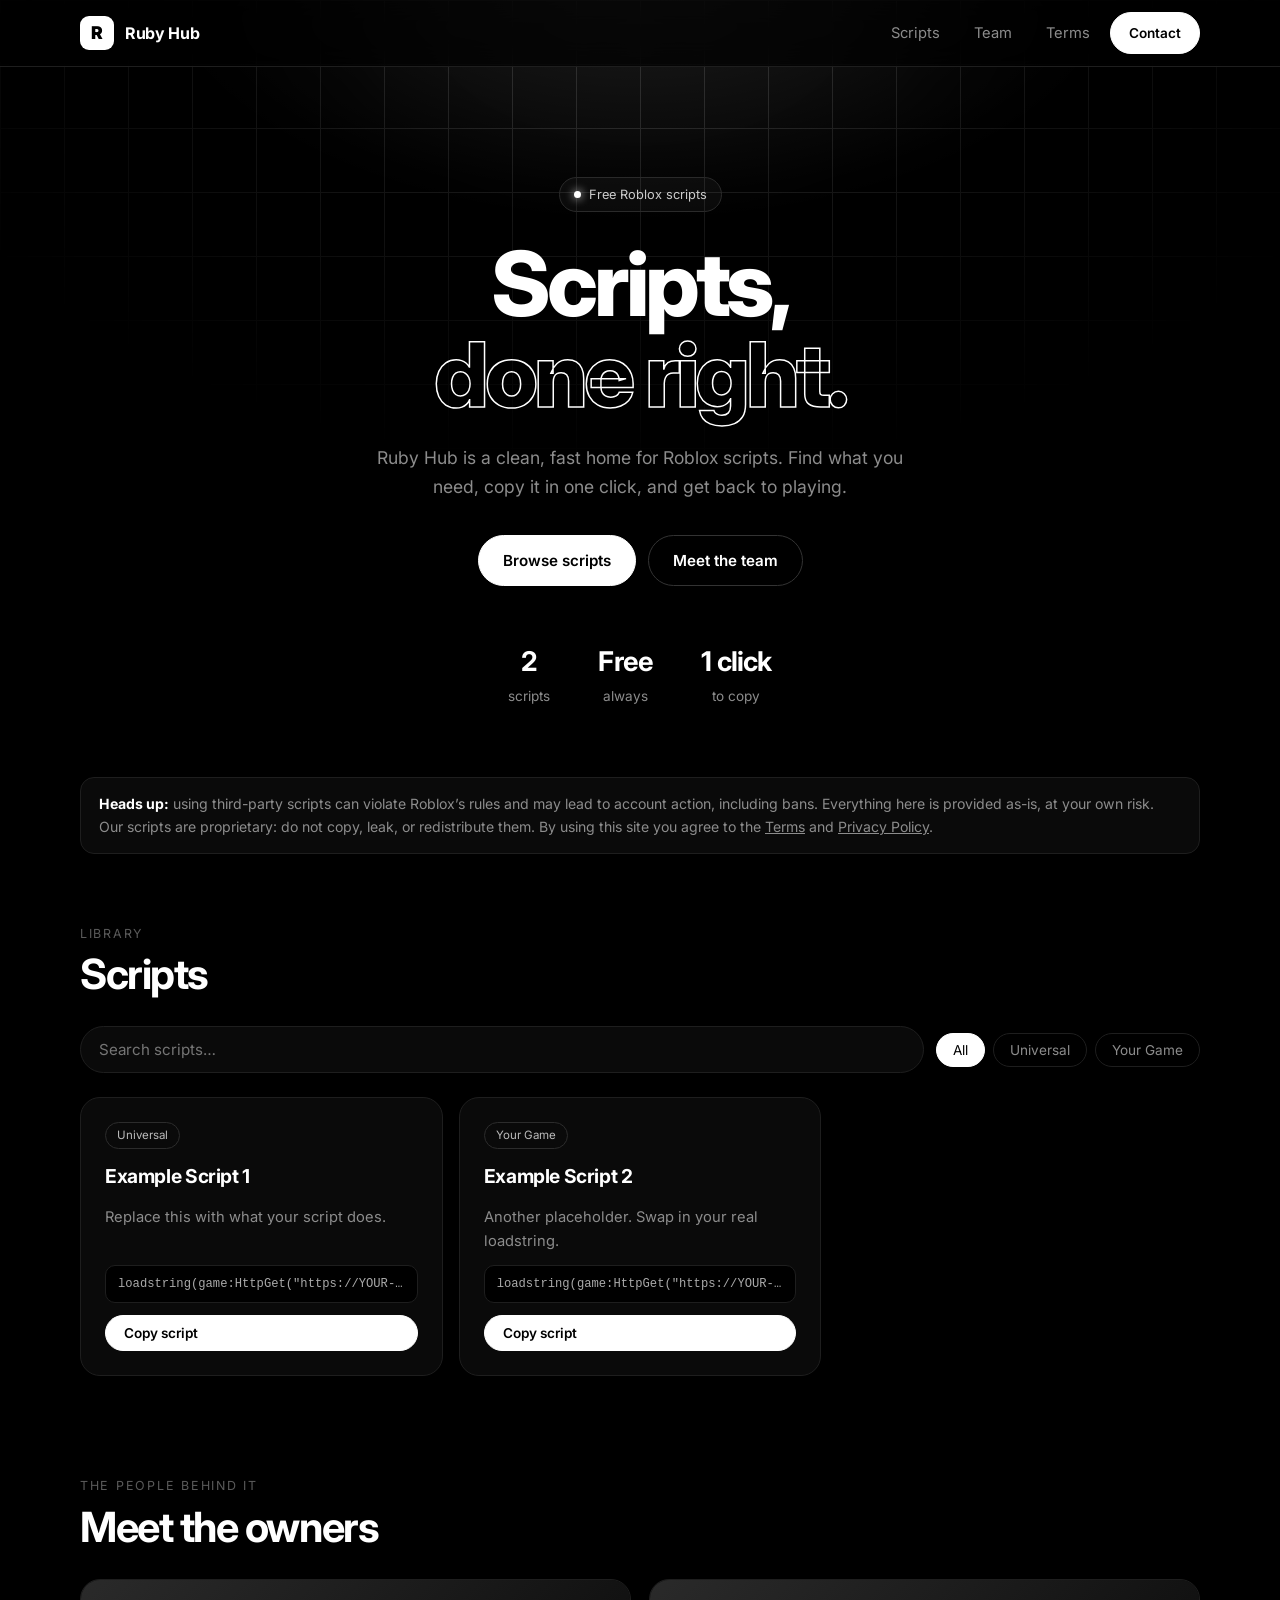
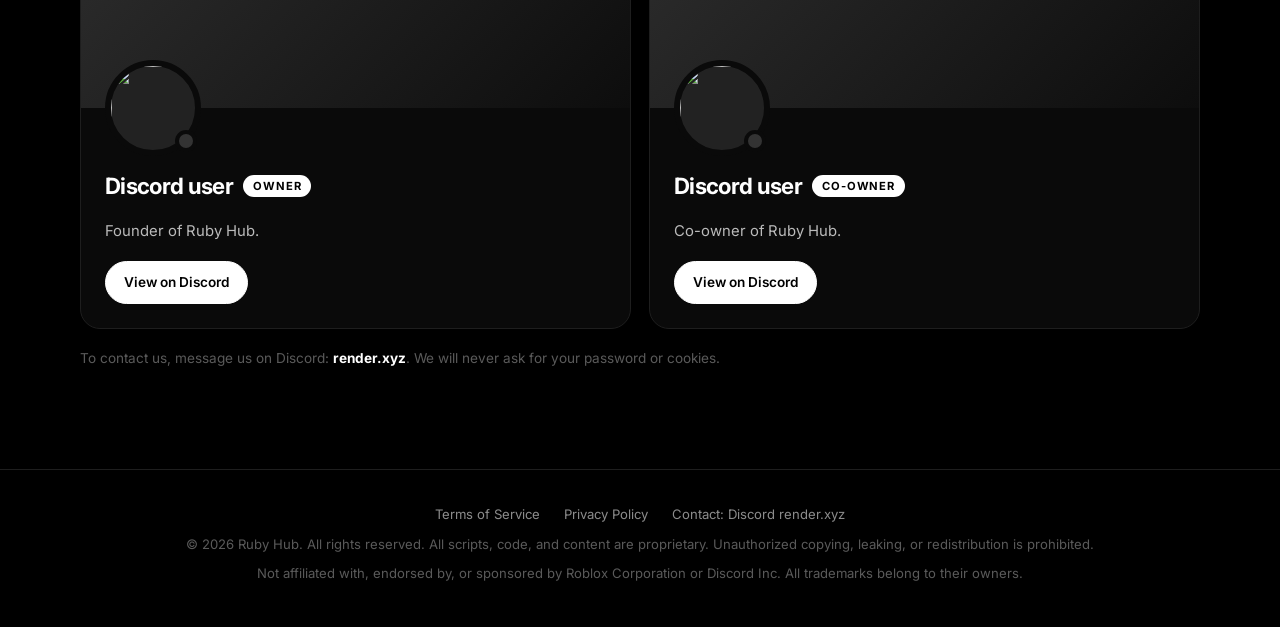
==== commit 2f297fe2: "Test" ====
--- a/index.html
+++ b/index.html
@@ -1,26 +1,5 @@
-<!DOCTYPE html><html lang="en"><head><meta charset="utf-8"><meta name="viewport" content="width=device-width,initial-scale=1"><link rel="icon" href="data:image/svg+xml,%3Csvg xmlns=%27http://www.w3.org/2000/svg%27 viewBox=%270 0 100 100%27%3E%3Crect width=%27100%27 height=%27100%27 rx=%2722%27 fill=%27%23e0115f%27/%3E%3Ctext x=%2750%27 y=%2772%27 font-size=%2770%27 font-weight=%27900%27 text-anchor=%27middle%27 fill=%27white%27 font-family=%27Arial%27%3ER%3C/text%3E%3C/svg%3E"><link rel="stylesheet" href="style.css"><title>Ruby Hub – Roblox Scripts</title><meta name="description" content="Ruby Hub: free Roblox scripts, updated regularly."></head><body>
-<nav><div class="wrap"><a class="brand" href="index.html"><span class="logo">R</span>Ruby Hub</a><ul><li><a href="index.html#scripts">Scripts</a></li><li><a href="terms.html">Terms</a></li><li><a href="privacy.html">Privacy</a></li></ul></div></nav>
-<header class="hero wrap"><h1>Welcome to <span>Ruby Hub</span></h1><p>Free Roblox scripts, easy to copy and run. Browse, search, and grab what you need.</p><a class="btn" href="#scripts">Browse Scripts</a> <a class="btn ghost" href="terms.html">Read the Terms</a></header>
-<main class="wrap" id="scripts">
-<div class="notice"><b>Heads up:</b> Using third-party scripts in Roblox can violate Roblox’s Terms of Use and may lead to account actions, including bans. Everything here is provided as-is, at your own risk. By using this site you agree to our <a href="terms.html">Terms</a> and <a href="privacy.html">Privacy Policy</a>.</div>
-<h2 class="sec">Scripts</h2>
-<div class="tools"><input id="q" type="search" placeholder="Search scripts…" aria-label="Search scripts"></div>
-<div class="grid" id="grid"></div>
-</main>
-<footer><div class="wrap"><p><a href="terms.html">Terms of Service</a><a href="privacy.html">Privacy Policy</a><a href="index.html#scripts">Scripts</a></p><p>Contact: Discord <b>render.xyz</b></p><p style="margin-top:8px">© <span id="y"></span> Ruby Hub. Not affiliated with, endorsed by, or sponsored by Roblox Corporation. “Roblox” is a trademark of Roblox Corporation.</p></div></footer><script>document.getElementById("y").textContent=new Date().getFullYear()</script>
-<script>
-// ✏️ EDIT THIS LIST to add your scripts. One object per script.
-const SCRIPTS=[
-{name:"Example Script 1",game:"Universal",desc:"Replace this with a description of what your script does.",code:'loadstring(game:HttpGet("https://raw.githubusercontent.com/YOUR_USER/YOUR_REPO/main/script1.lua"))()'},
-{name:"Example Script 2",game:"Your Game Name",desc:"Another placeholder. Swap in your real loadstring or paste the script itself.",code:'loadstring(game:HttpGet("https://raw.githubusercontent.com/YOUR_USER/YOUR_REPO/main/script2.lua"))()'}
-];
-const grid=document.getElementById("grid"),q=document.getElementById("q");
-function esc(s){const d=document.createElement("div");d.textContent=s;return d.innerHTML}
-function render(){const t=q.value.trim().toLowerCase();
-const list=SCRIPTS.map((s,i)=>({s,i})).filter(({s})=>(s.name+s.game+s.desc).toLowerCase().includes(t));
-grid.innerHTML=list.length?list.map(({s,i})=>'<article class="card"><span class="tag">'+esc(s.game)+'</span><h3>'+esc(s.name)+'</h3><p>'+esc(s.desc)+'</p><div class="code">'+esc(s.code)+'</div><button class="btn" data-i="'+i+'">Copy Script</button></article>').join(""):'<p class="empty">No scripts found.</p>'}
-grid.addEventListener("click",async e=>{const b=e.target.closest("button[data-i]");if(!b)return;
-try{await navigator.clipboard.writeText(SCRIPTS[b.dataset.i].code);b.textContent="Copied ✓"}catch(_){b.textContent="Copy failed – select the text manually"}
-setTimeout(()=>b.textContent="Copy Script",1800)});
-q.addEventListener("input",render);render();
-</script></body></html>
+<!DOCTYPE html><html lang="en"><head><meta charset="utf-8"><meta name="viewport" content="width=device-width,initial-scale=1"><meta name="theme-color" content="#000000"><link rel="icon" href="data:image/svg+xml,%3Csvg xmlns=%27http://www.w3.org/2000/svg%27 viewBox=%270 0 100 100%27%3E%3Crect width=%27100%27 height=%27100%27 rx=%2722%27 fill=%27%23fff%27/%3E%3Ctext x=%2750%27 y=%2773%27 font-size=%2772%27 font-weight=%27900%27 text-anchor=%27middle%27 fill=%27%23000%27 font-family=%27Arial%27%3ER%3C/text%3E%3C/svg%3E"><link rel="preconnect" href="https://fonts.googleapis.com"><link rel="stylesheet" href="https://fonts.googleapis.com/css2?family=Inter:wght@400;500;600;700;800&display=swap"><link rel="stylesheet" href="style.css"><title>Ruby Hub – Roblox Scripts</title><meta name="description" content="Ruby Hub: free Roblox scripts in one clean place."></head><body><nav><div class="wrap"><a class="brand" href="index.html"><span class="logo">R</span>Ruby Hub</a><ul><li><a href="index.html#scripts">Scripts</a></li><li><a href="index.html#people">Team</a></li><li><a href="terms.html">Terms</a></li><li><a class="btn sm" style="color:#000" href="index.html#people">Contact</a></li></ul></div></nav><header class="hero wrap"><div class="badge" data-r><i></i>Free Roblox scripts</div><h1 data-r>Scripts,<br><em>done right.</em></h1><p data-r>Ruby Hub is a clean, fast home for Roblox scripts. Find what you need, copy it in one click, and get back to playing.</p><div class="row" data-r><a class="btn" href="#scripts">Browse scripts</a><a class="btn ghost" href="#people">Meet the team</a></div><div class="stats" data-r><div><b id="count">0</b>scripts</div><div><b>Free</b>always</div><div><b>1 click</b>to copy</div></div></header>
+<main class="wrap"><div class="notice" data-r><b>Heads up:</b> using third-party scripts can violate Roblox’s rules and may lead to account action, including bans. Everything here is provided as-is, at your own risk. Our scripts are proprietary: do not copy, leak, or redistribute them. By using this site you agree to the <a href="terms.html" style="text-decoration:underline">Terms</a> and <a href="privacy.html" style="text-decoration:underline">Privacy Policy</a>.</div>
+<section id="scripts"><div class="eyebrow" data-r>Library</div><h2 class="sec" data-r>Scripts</h2><div class="tools" data-r><input id="q" type="search" placeholder="Search scripts…" aria-label="Search scripts"><div class="chips" id="chips"></div></div><div class="grid" id="grid"></div></section>
+<section id="people"><div class="eyebrow" data-r>The people behind it</div><h2 class="sec" data-r>Meet the owners</h2><div class="team" id="team"></div><p style="color:var(--mut);font-size:.85rem;margin-top:18px">To contact us, message us on Discord: <b style="color:#fff">render.xyz</b>. We will never ask for your password or cookies.</p></section></main>
+<script src="app.js"></script><footer><div class="wrap"><p><a href="terms.html">Terms of Service</a><a href="privacy.html">Privacy Policy</a><a href="index.html#people">Contact: Discord render.xyz</a></p><p>© <span id="y"></span> Ruby Hub. All rights reserved. All scripts, code, and content are proprietary. Unauthorized copying, leaking, or redistribution is prohibited.</p><p>Not affiliated with, endorsed by, or sponsored by Roblox Corporation or Discord Inc. All trademarks belong to their owners.</p></div></footer><div class="toast" id="toast"></div><script>document.getElementById("y").textContent=new Date().getFullYear()</script></body></html>
--- a/style.css
+++ b/style.css
@@ -1,37 +1,76 @@
-:root{--bg:#0b0608;--card:#150b0f;--line:#2a1219;--text:#f4e9ec;--mute:#a58f96;--ruby:#e0115f;--ruby2:#ff4d86;color-scheme:dark}
-*{box-sizing:border-box;margin:0}
+:root{--bg:#000;--fg:#fff;--dim:#8c8c8c;--mut:#5a5a5a;--line:#1e1e1e;--card:#0a0a0a;--card2:#111;color-scheme:dark}
+*{box-sizing:border-box;margin:0;padding:0}
 html{scroll-behavior:smooth}
-body{background:radial-gradient(900px 500px at 70% -10%,#3a0b1c 0%,transparent 60%),var(--bg);color:var(--text);font:16px/1.6 system-ui,-apple-system,"Segoe UI",Roboto,sans-serif;min-height:100vh;display:flex;flex-direction:column}
-a{color:var(--ruby2);text-decoration:none}a:hover{text-decoration:underline}
-.wrap{width:min(1080px,92%);margin:0 auto}
-nav{position:sticky;top:0;z-index:5;background:rgba(11,6,8,.85);backdrop-filter:blur(10px);border-bottom:1px solid var(--line)}
-nav .wrap{display:flex;align-items:center;justify-content:space-between;height:64px}
-.brand{display:flex;align-items:center;gap:10px;font-weight:800;font-size:1.15rem;color:var(--text)}
-.logo{width:36px;height:36px;border-radius:10px;background:linear-gradient(135deg,var(--ruby),#8a0a3a);display:grid;place-items:center;font-weight:900;color:#fff;box-shadow:0 0 18px rgba(224,17,95,.5)}
-nav ul{display:flex;gap:22px;list-style:none;padding:0}
-nav ul a{color:var(--mute);font-size:.95rem}
-.hero{text-align:center;padding:90px 0 50px}
-.hero h1{font-size:clamp(2.4rem,6vw,4rem);line-height:1.1;font-weight:900}
-.hero h1 span{background:linear-gradient(90deg,var(--ruby),var(--ruby2));-webkit-background-clip:text;background-clip:text;color:transparent}
-.hero p{color:var(--mute);max-width:560px;margin:16px auto 28px}
-.btn{display:inline-block;padding:11px 22px;border-radius:10px;background:linear-gradient(135deg,var(--ruby),#b00a4a);color:#fff;font-weight:700;border:0;cursor:pointer;font-size:.95rem}
-.btn:hover{filter:brightness(1.12);text-decoration:none}
-.btn.ghost{background:transparent;border:1px solid var(--line);color:var(--text)}
-.notice{background:#1d0c13;border:1px solid var(--line);border-left:3px solid var(--ruby);border-radius:10px;padding:14px 18px;color:var(--mute);font-size:.9rem;margin:10px 0 40px}
-.tools{display:flex;gap:12px;flex-wrap:wrap;margin-bottom:22px}
-.tools input{flex:1;min-width:220px;background:var(--card);border:1px solid var(--line);color:var(--text);padding:12px 14px;border-radius:10px;font-size:1rem}
-.tools input:focus{outline:2px solid var(--ruby)}
-.grid{display:grid;grid-template-columns:repeat(auto-fill,minmax(300px,1fr));gap:18px;margin-bottom:60px}
-.card{background:var(--card);border:1px solid var(--line);border-radius:14px;padding:20px;display:flex;flex-direction:column;gap:10px;transition:.2s}
-.card:hover{border-color:var(--ruby);transform:translateY(-3px)}
-.card h3{font-size:1.1rem}.card p{color:var(--mute);font-size:.93rem;flex:1}
-.tag{font-size:.72rem;padding:2px 9px;border-radius:99px;background:#2a1019;color:var(--ruby2);width:max-content}
-.code{font-family:ui-monospace,Menlo,Consolas,monospace;font-size:.78rem;background:#0b0608;border:1px solid var(--line);border-radius:8px;padding:9px;color:#d9b9c3;overflow-x:auto;white-space:nowrap}
-.empty{color:var(--mute);text-align:center;grid-column:1/-1;padding:30px}
-h2.sec{font-size:1.6rem;margin-bottom:16px}
-.legal{padding:50px 0 70px;max-width:800px}
-.legal h1{font-size:2.2rem;margin-bottom:4px}.legal h2{font-size:1.2rem;margin:28px 0 8px;color:var(--ruby2)}
-.legal p,.legal li{color:#d8c8ce;margin-bottom:10px}.legal ul{padding-left:22px}.legal .date{color:var(--mute);margin-bottom:24px}
-footer{margin-top:auto;border-top:1px solid var(--line);padding:26px 0;color:var(--mute);font-size:.85rem;text-align:center}
-footer a{margin:0 10px}
-@media(max-width:560px){nav ul{gap:14px}}
+body{background:var(--bg);color:var(--fg);font:16px/1.65 Inter,system-ui,-apple-system,"Segoe UI",Roboto,sans-serif;-webkit-font-smoothing:antialiased;min-height:100vh;display:flex;flex-direction:column;overflow-x:hidden}
+body:before{content:"";position:fixed;inset:0;z-index:-1;background:radial-gradient(700px 380px at 50% -5%,rgba(255,255,255,.13),transparent 70%),linear-gradient(var(--line) 1px,transparent 1px) 0 0/64px 64px,linear-gradient(90deg,var(--line) 1px,transparent 1px) 0 0/64px 64px;-webkit-mask:radial-gradient(ellipse 80% 70% at 50% 0,#000 20%,transparent 75%);mask:radial-gradient(ellipse 80% 70% at 50% 0,#000 20%,transparent 75%)}
+a{color:inherit}::selection{background:#fff;color:#000}
+.wrap{width:min(1120px,92%);margin:0 auto}
+nav{position:sticky;top:0;z-index:20;background:rgba(0,0,0,.72);backdrop-filter:blur(14px);border-bottom:1px solid var(--line)}
+nav .wrap{display:flex;align-items:center;justify-content:space-between;height:66px}
+.brand{display:flex;align-items:center;gap:11px;font-weight:700;letter-spacing:-.02em;text-decoration:none}
+.logo{width:34px;height:34px;border-radius:9px;background:#fff;color:#000;display:grid;place-items:center;font-weight:900;font-size:1.1rem}
+nav ul{display:flex;gap:6px;list-style:none;align-items:center}
+nav li a{display:block;padding:8px 14px;border-radius:99px;color:var(--dim);font-size:.92rem;text-decoration:none;transition:.2s}
+nav li a:hover{color:#fff;background:var(--card2)}
+.btn{display:inline-flex;align-items:center;gap:8px;padding:12px 24px;border-radius:99px;background:#fff;color:#000;font-weight:600;font-size:.95rem;border:1px solid #fff;cursor:pointer;text-decoration:none;transition:.2s;font-family:inherit}
+.btn:hover{transform:translateY(-2px);box-shadow:0 8px 30px rgba(255,255,255,.2)}
+.btn.ghost{background:transparent;color:#fff;border-color:#333}.btn.ghost:hover{border-color:#fff;box-shadow:none}
+.btn.sm{padding:9px 18px;font-size:.85rem}
+.hero{text-align:center;padding:110px 0 70px}
+.badge{display:inline-flex;gap:8px;align-items:center;border:1px solid #2a2a2a;background:rgba(255,255,255,.04);padding:6px 14px;border-radius:99px;font-size:.8rem;color:#ccc;margin-bottom:26px}
+.badge i{width:7px;height:7px;border-radius:50%;background:#fff;box-shadow:0 0 10px #fff;animation:pulse 2s infinite}
+@keyframes pulse{50%{opacity:.3}}
+.hero h1{font-size:clamp(2.8rem,8vw,5.6rem);line-height:1.02;letter-spacing:-.045em;font-weight:800}
+.hero h1 em{font-style:normal;color:transparent;-webkit-text-stroke:1.5px #fff}
+.hero p{color:var(--dim);max-width:540px;margin:22px auto 34px;font-size:1.1rem}
+.hero .row{display:flex;gap:12px;justify-content:center;flex-wrap:wrap}
+.stats{display:flex;justify-content:center;gap:48px;margin-top:54px;color:var(--dim);font-size:.85rem;flex-wrap:wrap}
+.stats b{display:block;color:#fff;font-size:1.7rem;letter-spacing:-.03em}
+.notice{border:1px solid var(--line);background:var(--card);border-radius:14px;padding:14px 18px;color:var(--dim);font-size:.88rem;margin-bottom:70px}
+.notice b{color:#fff}
+section{margin-bottom:100px;scroll-margin-top:90px}
+.eyebrow{font-size:.78rem;letter-spacing:.14em;text-transform:uppercase;color:var(--mut);margin-bottom:8px}
+h2.sec{font-size:clamp(1.9rem,4vw,2.6rem);letter-spacing:-.035em;line-height:1.1;margin-bottom:28px}
+.tools{display:flex;gap:12px;flex-wrap:wrap;align-items:center;margin-bottom:24px}
+.tools input{flex:1;min-width:240px;background:var(--card);border:1px solid var(--line);color:#fff;padding:13px 18px;border-radius:99px;font-size:.95rem;font-family:inherit;transition:.2s}
+.tools input:focus{outline:0;border-color:#fff}
+.chips{display:flex;gap:8px;flex-wrap:wrap}
+.chip{padding:8px 16px;border-radius:99px;border:1px solid var(--line);background:transparent;color:var(--dim);cursor:pointer;font-size:.85rem;font-family:inherit;transition:.2s}
+.chip:hover{color:#fff;border-color:#444}.chip.on{background:#fff;color:#000;border-color:#fff}
+.grid{display:grid;grid-template-columns:repeat(auto-fill,minmax(310px,1fr));gap:16px}
+.card,.pcard{position:relative;background:var(--card);border:1px solid var(--line);border-radius:20px;overflow:hidden;transition:border-color .25s,transform .25s}
+.card:before,.pcard:before{content:"";position:absolute;inset:0;pointer-events:none;opacity:0;transition:.3s;background:radial-gradient(280px circle at var(--mx,50%) var(--my,50%),rgba(255,255,255,.09),transparent 70%)}
+.card:hover,.pcard:hover{border-color:#3a3a3a;transform:translateY(-4px)}.card:hover:before,.pcard:hover:before{opacity:1}
+.card{padding:24px;display:flex;flex-direction:column;gap:12px}
+.card .top{display:flex;justify-content:space-between;align-items:center}
+.tag{font-size:.72rem;padding:3px 11px;border-radius:99px;border:1px solid #2c2c2c;color:#bbb}
+.card h3{font-size:1.2rem;letter-spacing:-.02em}.card p{color:var(--dim);font-size:.92rem;flex:1}
+.code{font:.76rem ui-monospace,Menlo,Consolas,monospace;background:#000;border:1px solid var(--line);border-radius:10px;padding:11px 12px;color:#aaa;overflow:hidden;text-overflow:ellipsis;white-space:nowrap}
+.empty{grid-column:1/-1;text-align:center;color:var(--dim);padding:50px;border:1px dashed #2a2a2a;border-radius:20px}
+.team{display:grid;grid-template-columns:repeat(auto-fit,minmax(320px,1fr));gap:18px}
+.banner{height:128px;background:linear-gradient(135deg,#2a2a2a,#0d0d0d);background-size:cover;background-position:center}
+.pbody{padding:0 24px 24px}
+.avwrap{position:relative;width:96px;height:96px;margin-top:-48px;margin-bottom:12px}
+.avwrap img{width:96px;height:96px;border-radius:50%;border:6px solid var(--card);background:#222;object-fit:cover;display:block}
+.dot{position:absolute;right:4px;bottom:4px;width:22px;height:22px;border-radius:50%;border:4px solid var(--card);background:#333}
+.dot.online{background:#fff}.dot.idle{background:#9a9a9a}.dot.dnd{background:#555}
+.pname{display:flex;align-items:center;gap:10px;flex-wrap:wrap}
+.pname h3{font-size:1.4rem;letter-spacing:-.03em}
+.role{font-size:.7rem;font-weight:700;letter-spacing:.08em;text-transform:uppercase;background:#fff;color:#000;padding:2px 10px;border-radius:99px}
+.uname{color:var(--dim);font-size:.9rem}
+.act{margin-top:10px;font-size:.85rem;color:#ccc;background:var(--card2);border:1px solid var(--line);border-radius:10px;padding:8px 12px}
+.bio{margin:14px 0 18px;color:#bbb;font-size:.93rem;white-space:pre-line}
+.faq{display:grid;gap:12px}
+.legal{padding:70px 0 90px;max-width:780px}
+.legal h1{font-size:clamp(2.2rem,6vw,3.4rem);letter-spacing:-.04em;line-height:1.05}
+.legal .date{color:var(--dim);margin:10px 0 30px}
+.legal .sum{border:1px solid var(--line);background:var(--card);border-radius:14px;padding:16px 20px;margin-bottom:30px;color:#ccc;font-size:.93rem}
+.legal h2{font-size:1.1rem;margin:34px 0 8px;letter-spacing:-.01em}
+.legal p,.legal li{color:#bdbdbd;margin-bottom:10px;font-size:.96rem}.legal ul{padding-left:22px}.legal a{text-decoration:underline}
+footer{margin-top:auto;border-top:1px solid var(--line);padding:34px 0;color:var(--mut);font-size:.82rem;text-align:center}
+footer a{color:var(--dim);margin:0 12px;text-decoration:none}footer a:hover{color:#fff}footer p{margin-bottom:8px}
+.toast{position:fixed;left:50%;bottom:30px;transform:translate(-50%,30px);background:#fff;color:#000;padding:11px 22px;border-radius:99px;font-weight:600;font-size:.9rem;opacity:0;pointer-events:none;transition:.3s;z-index:50}
+.toast.show{opacity:1;transform:translate(-50%,0)}
+[data-r]{opacity:0;transform:translateY(24px);transition:opacity .7s,transform .7s}[data-r].in{opacity:1;transform:none}
+@media(max-width:640px){nav li:not(:last-child){display:none}.hero{padding:70px 0 50px}.stats{gap:30px}}
+@media(prefers-reduced-motion:reduce){*{animation:none!important;transition:none!important}[data-r]{opacity:1;transform:none}}
